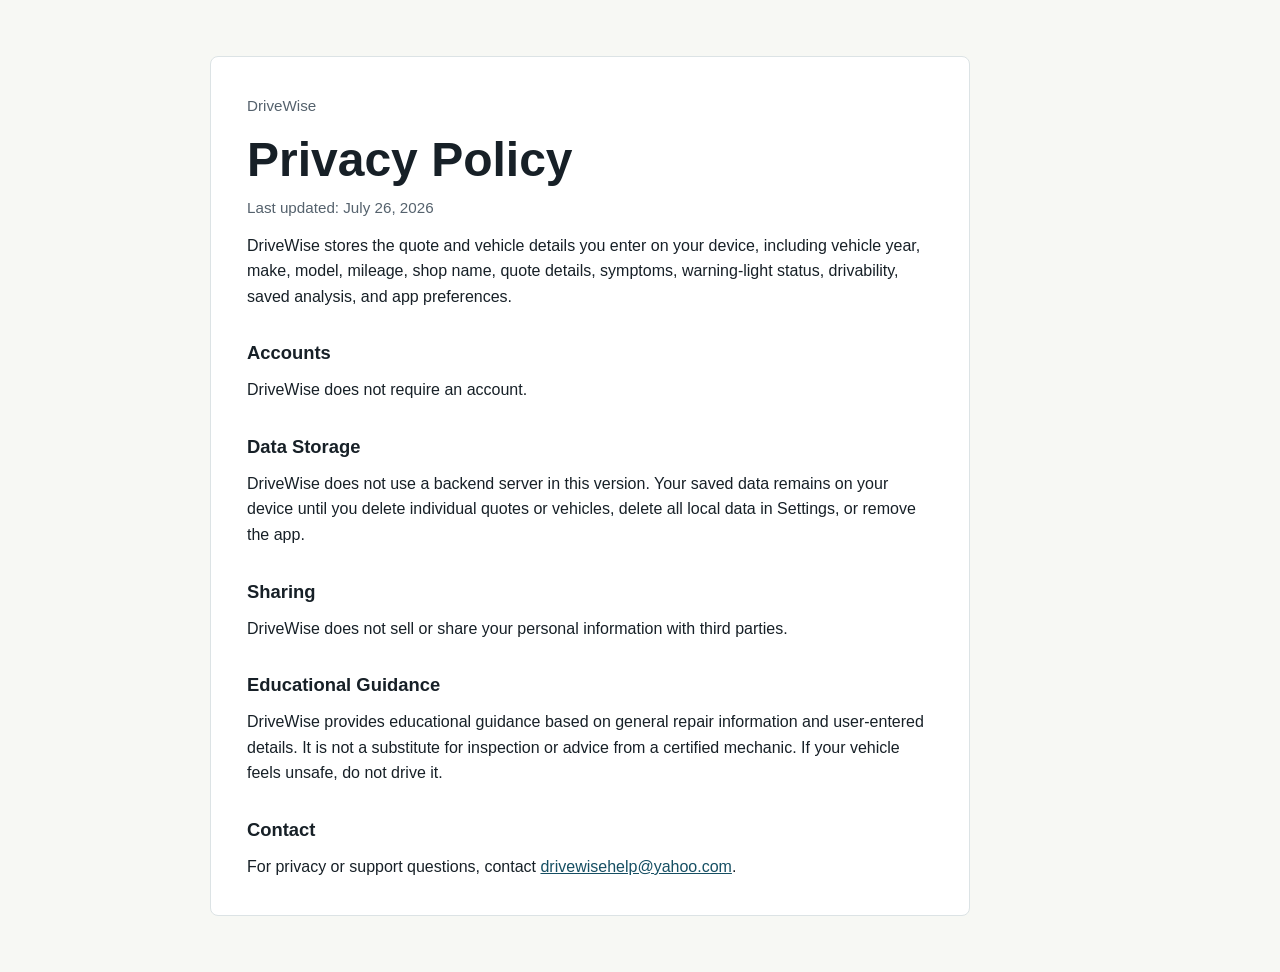
==== privacy.html @ 4ae1d6e2 "Create DriveWise support and privacy pages" ====
<!doctype html>
<html lang="en">
  <head>
    <meta charset="utf-8">
    <meta name="viewport" content="width=device-width, initial-scale=1">
    <title>DriveWise Privacy Policy</title>
    <meta name="description" content="Privacy policy for the DriveWise iOS app.">
    <link rel="stylesheet" href="./styles.css">
  </head>
  <body>
    <main class="shell">
      <article class="document">
        <a class="back" href="./index.html">DriveWise</a>
        <h1>Privacy Policy</h1>
        <p class="updated">Last updated: July 26, 2026</p>

        <p>
          DriveWise stores the quote and vehicle details you enter on your device, including vehicle year,
          make, model, mileage, shop name, quote details, symptoms, warning-light status, drivability,
          saved analysis, and app preferences.
        </p>

        <h2>Accounts</h2>
        <p>DriveWise does not require an account.</p>

        <h2>Data Storage</h2>
        <p>
          DriveWise does not use a backend server in this version. Your saved data remains on your device
          until you delete individual quotes or vehicles, delete all local data in Settings, or remove the app.
        </p>

        <h2>Sharing</h2>
        <p>DriveWise does not sell or share your personal information with third parties.</p>

        <h2>Educational Guidance</h2>
        <p>
          DriveWise provides educational guidance based on general repair information and user-entered details.
          It is not a substitute for inspection or advice from a certified mechanic. If your vehicle feels unsafe,
          do not drive it.
        </p>

        <h2>Contact</h2>
        <p>
          For privacy or support questions, contact
          <a href="mailto:drivewisehelp@yahoo.com">drivewisehelp@yahoo.com</a>.
        </p>
      </article>
    </main>
  </body>
</html>
---- styles.css ----
:root {
  color-scheme: light;
  --bg: #f7f8f4;
  --ink: #172027;
  --muted: #55626d;
  --line: #dce3e5;
  --brand: #256d85;
  --brand-dark: #164f63;
  --surface: #ffffff;
}

* {
  box-sizing: border-box;
}

body {
  margin: 0;
  min-height: 100vh;
  background: var(--bg);
  color: var(--ink);
  font-family: -apple-system, BlinkMacSystemFont, "Segoe UI", sans-serif;
  line-height: 1.6;
}

a {
  color: var(--brand-dark);
}

.shell {
  width: min(860px, calc(100% - 32px));
  margin: 0 auto;
  padding: 56px 0;
}

.hero {
  padding: 56px 0;
}

.eyebrow {
  margin: 0 0 12px;
  color: var(--brand-dark);
  font-size: 0.82rem;
  font-weight: 700;
  letter-spacing: 0.08em;
  text-transform: uppercase;
}

h1 {
  margin: 0;
  max-width: 720px;
  font-size: clamp(2.2rem, 6vw, 4.6rem);
  line-height: 1;
  letter-spacing: 0;
}

h2 {
  margin: 32px 0 8px;
  font-size: 1.15rem;
  line-height: 1.3;
}

p {
  margin: 12px 0 0;
}

.lede {
  max-width: 620px;
  color: var(--muted);
  font-size: 1.18rem;
}

.actions {
  display: flex;
  flex-wrap: wrap;
  gap: 12px;
  margin-top: 28px;
}

.button {
  display: inline-flex;
  align-items: center;
  justify-content: center;
  min-height: 44px;
  padding: 0 18px;
  border: 1px solid var(--line);
  border-radius: 8px;
  background: var(--surface);
  color: var(--ink);
  font-weight: 700;
  text-decoration: none;
}

.button.primary {
  border-color: var(--brand);
  background: var(--brand);
  color: white;
}

.document {
  max-width: 760px;
  padding: 36px;
  border: 1px solid var(--line);
  border-radius: 8px;
  background: var(--surface);
}

.document h1 {
  font-size: clamp(2rem, 5vw, 3rem);
}

.updated,
.back {
  color: var(--muted);
  font-size: 0.95rem;
}

.back {
  display: inline-block;
  margin-bottom: 18px;
  text-decoration: none;
}

@media (max-width: 560px) {
  .shell {
    width: min(100% - 24px, 860px);
    padding: 24px 0;
  }

  .document {
    padding: 24px;
  }
}
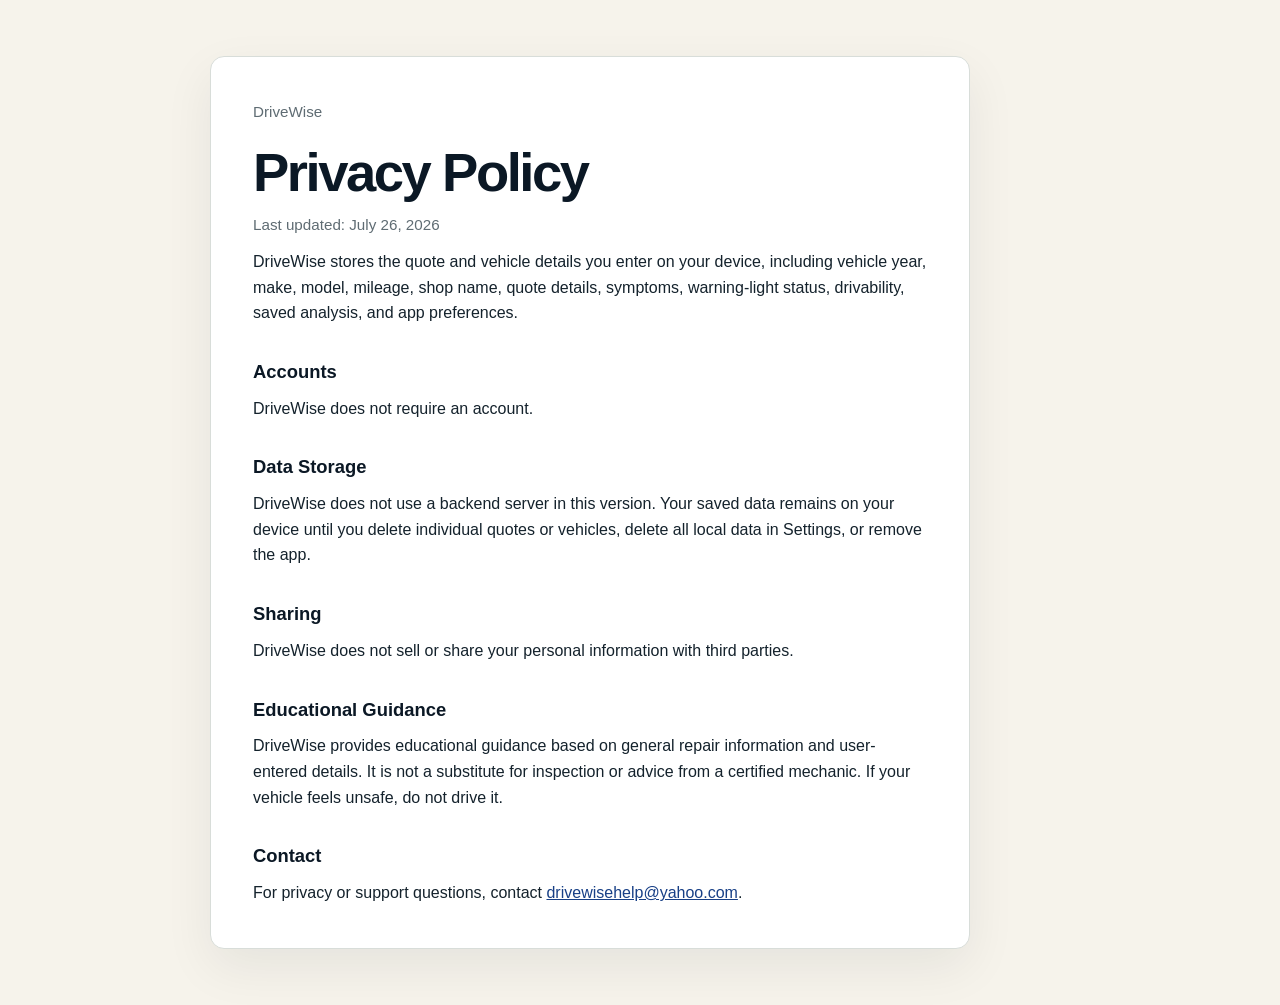
==== commit a4149ece: "Add DriveWise marketing page" ====
--- a/privacy.html
+++ b/privacy.html
@@ -5,6 +5,8 @@
     <meta name="viewport" content="width=device-width, initial-scale=1">
     <title>DriveWise Privacy Policy</title>
     <meta name="description" content="Privacy policy for the DriveWise iOS app.">
+    <link rel="icon" href="./app-icon.png">
+    <link rel="apple-touch-icon" href="./app-icon.png">
     <link rel="stylesheet" href="./styles.css">
   </head>
   <body>
--- a/styles.css
+++ b/styles.css
@@ -1,111 +1,1170 @@
 :root {
   color-scheme: light;
-  --bg: #f7f8f4;
-  --ink: #172027;
-  --muted: #55626d;
-  --line: #dce3e5;
-  --brand: #256d85;
-  --brand-dark: #164f63;
-  --surface: #ffffff;
+  --navy: #0b1825;
+  --navy-soft: #11273a;
+  --ink: #14222c;
+  --muted: #5f6c73;
+  --cream: #f6f3eb;
+  --cream-deep: #ece7dc;
+  --white: #ffffff;
+  --line: #d8ddd9;
+  --blue: #2459b3;
+  --blue-dark: #173f86;
+  --green: #1f8557;
+  --green-soft: #e5f2eb;
+  --orange: #d46e21;
+  --orange-soft: #f8eade;
+  --red: #b6483e;
+  --shadow: 0 24px 70px rgba(11, 24, 37, 0.15);
 }
 
 * {
   box-sizing: border-box;
+}
+
+html {
+  scroll-behavior: smooth;
 }
 
 body {
   margin: 0;
   min-height: 100vh;
-  background: var(--bg);
+  background: var(--cream);
   color: var(--ink);
   font-family: -apple-system, BlinkMacSystemFont, "Segoe UI", sans-serif;
   line-height: 1.6;
+  -webkit-font-smoothing: antialiased;
+}
+
+body.marketing-page {
+  overflow-x: hidden;
 }
 
 a {
-  color: var(--brand-dark);
-}
-
+  color: var(--blue-dark);
+}
+
+button,
+a {
+  -webkit-tap-highlight-color: transparent;
+}
+
+a:focus-visible,
+summary:focus-visible {
+  outline: 3px solid rgba(36, 89, 179, 0.45);
+  outline-offset: 4px;
+  border-radius: 4px;
+}
+
+.skip-link {
+  position: fixed;
+  z-index: 100;
+  top: 10px;
+  left: 10px;
+  transform: translateY(-150%);
+  padding: 10px 14px;
+  border-radius: 6px;
+  background: var(--white);
+  color: var(--ink);
+  font-weight: 700;
+  text-decoration: none;
+}
+
+.skip-link:focus {
+  transform: translateY(0);
+}
+
+.site-width {
+  width: min(1180px, calc(100% - 48px));
+  margin: 0 auto;
+}
+
+.site-header {
+  position: sticky;
+  z-index: 50;
+  top: 0;
+  border-bottom: 1px solid rgba(11, 24, 37, 0.08);
+  background: rgba(246, 243, 235, 0.9);
+  backdrop-filter: blur(18px);
+  -webkit-backdrop-filter: blur(18px);
+}
+
+.header-inner {
+  display: flex;
+  align-items: center;
+  justify-content: space-between;
+  min-height: 72px;
+}
+
+.brand {
+  display: inline-flex;
+  align-items: center;
+  gap: 10px;
+  color: var(--navy);
+  font-size: 1.05rem;
+  font-weight: 800;
+  letter-spacing: -0.02em;
+  text-decoration: none;
+}
+
+.brand-mark {
+  display: block;
+  width: 38px;
+  height: 38px;
+  border-radius: 10px;
+  object-fit: cover;
+  box-shadow: 0 8px 20px rgba(36, 89, 179, 0.2);
+}
+
+.site-nav {
+  display: flex;
+  align-items: center;
+  gap: 28px;
+}
+
+.site-nav a {
+  color: #41505a;
+  font-size: 0.88rem;
+  font-weight: 700;
+  text-decoration: none;
+}
+
+.site-nav a:hover {
+  color: var(--blue);
+}
+
+.site-nav .nav-cta {
+  min-height: 42px;
+  padding: 9px 16px;
+  border-radius: 8px;
+  background: var(--navy);
+  color: var(--white);
+}
+
+.marketing-hero {
+  position: relative;
+  padding: 88px 0 96px;
+  overflow: hidden;
+  background:
+    radial-gradient(circle at 82% 14%, rgba(36, 89, 179, 0.13), transparent 32%),
+    linear-gradient(180deg, #fbfaf6 0%, var(--cream) 100%);
+}
+
+.marketing-hero::before {
+  position: absolute;
+  top: 0;
+  left: 50%;
+  width: 1px;
+  height: 100%;
+  background: linear-gradient(transparent, rgba(11, 24, 37, 0.08), transparent);
+  content: "";
+}
+
+.hero-grid {
+  display: grid;
+  grid-template-columns: minmax(0, 1.05fr) minmax(450px, 0.95fr);
+  align-items: center;
+  gap: 72px;
+}
+
+.hero-copy {
+  position: relative;
+  z-index: 2;
+}
+
+.kicker,
+.section-kicker {
+  margin: 0 0 18px;
+  color: var(--blue);
+  font-size: 0.75rem;
+  font-weight: 900;
+  letter-spacing: 0.12em;
+  text-transform: uppercase;
+}
+
+.kicker {
+  display: inline-flex;
+  align-items: center;
+  gap: 9px;
+  padding: 8px 12px 8px 8px;
+  border: 1px solid #cdd8ea;
+  border-radius: 999px;
+  background: rgba(255, 255, 255, 0.72);
+  color: var(--blue-dark);
+}
+
+.kicker span {
+  display: inline-grid;
+  width: 24px;
+  height: 24px;
+  place-items: center;
+  border-radius: 50%;
+  background: var(--green);
+  color: var(--white);
+  font-size: 0.78rem;
+}
+
+h1,
+h2,
+h3,
+p {
+  overflow-wrap: break-word;
+}
+
+h1 {
+  max-width: 720px;
+  margin: 0;
+  color: var(--navy);
+  font-size: clamp(3.7rem, 6.8vw, 6.7rem);
+  font-weight: 850;
+  letter-spacing: -0.068em;
+  line-height: 0.91;
+}
+
+h1 em {
+  display: block;
+  color: var(--blue);
+  font-style: normal;
+}
+
+.hero-lede {
+  max-width: 640px;
+  margin: 28px 0 0;
+  color: #485760;
+  font-size: 1.13rem;
+  line-height: 1.75;
+}
+
+.hero-actions {
+  display: flex;
+  flex-wrap: wrap;
+  align-items: center;
+  gap: 14px;
+  margin-top: 32px;
+}
+
+.button {
+  display: inline-flex;
+  align-items: center;
+  justify-content: center;
+  min-height: 50px;
+  padding: 0 20px;
+  border: 1px solid transparent;
+  border-radius: 9px;
+  font-size: 0.92rem;
+  font-weight: 800;
+  text-decoration: none;
+  transition: transform 160ms ease, box-shadow 160ms ease, background 160ms ease;
+}
+
+.button:hover {
+  transform: translateY(-2px);
+}
+
+.primary-button {
+  gap: 12px;
+  background: var(--blue);
+  color: var(--white);
+  box-shadow: 0 12px 28px rgba(36, 89, 179, 0.24);
+}
+
+.primary-button:hover {
+  background: var(--blue-dark);
+  box-shadow: 0 15px 34px rgba(36, 89, 179, 0.28);
+}
+
+.text-button {
+  padding-right: 8px;
+  padding-left: 8px;
+  color: var(--navy);
+}
+
+.trust-list {
+  display: flex;
+  flex-wrap: wrap;
+  gap: 12px 22px;
+  margin: 34px 0 0;
+  padding: 0;
+  color: #68747a;
+  font-size: 0.78rem;
+  font-weight: 700;
+  list-style: none;
+}
+
+.trust-list li {
+  display: inline-flex;
+  align-items: center;
+  gap: 8px;
+}
+
+.trust-list li::before {
+  width: 6px;
+  height: 6px;
+  border-radius: 50%;
+  background: var(--green);
+  content: "";
+}
+
+.hero-visual {
+  position: relative;
+  min-height: 660px;
+  scroll-margin-top: 90px;
+}
+
+.hero-visual::before {
+  position: absolute;
+  top: 6%;
+  right: -28%;
+  width: 620px;
+  height: 620px;
+  border-radius: 50%;
+  background: var(--navy);
+  box-shadow: 0 40px 90px rgba(11, 24, 37, 0.18);
+  content: "";
+}
+
+.hero-visual::after {
+  position: absolute;
+  z-index: 0;
+  right: 4%;
+  bottom: 6%;
+  width: 76%;
+  height: 12%;
+  border-radius: 50%;
+  background: rgba(11, 24, 37, 0.22);
+  filter: blur(30px);
+  content: "";
+}
+
+.estimate-slip {
+  position: absolute;
+  z-index: 1;
+  top: 22%;
+  left: 0;
+  display: flex;
+  width: 250px;
+  min-height: 330px;
+  flex-direction: column;
+  padding: 28px 26px;
+  border: 1px solid #d5cec0;
+  background:
+    repeating-linear-gradient(0deg, rgba(79, 66, 45, 0.025) 0 1px, transparent 1px 4px),
+    #f5efe2;
+  color: #544f47;
+  box-shadow: 0 24px 50px rgba(11, 24, 37, 0.18);
+  transform: rotate(-6deg);
+}
+
+.estimate-slip::after {
+  position: absolute;
+  right: 0;
+  bottom: -10px;
+  left: 0;
+  height: 20px;
+  background: linear-gradient(135deg, #f5efe2 10px, transparent 0) 0 0/20px 20px repeat-x;
+  content: "";
+}
+
+.slip-label {
+  margin-bottom: 36px;
+  color: #7a7368;
+  font-size: 0.66rem;
+  font-weight: 900;
+  letter-spacing: 0.14em;
+}
+
+.slip-line {
+  display: block;
+  height: 8px;
+  margin-bottom: 15px;
+  border-radius: 999px;
+  background: #cbc2b1;
+}
+
+.slip-line.long {
+  width: 92%;
+}
+
+.slip-line.medium {
+  width: 72%;
+}
+
+.slip-line.short {
+  width: 50%;
+}
+
+.slip-total {
+  margin-top: 20px;
+  padding-top: 18px;
+  border-top: 1px dashed #aea494;
+  color: var(--navy);
+  font: 800 2.3rem/1 -apple-system, BlinkMacSystemFont, "Segoe UI", sans-serif;
+  letter-spacing: -0.05em;
+}
+
+.slip-question {
+  margin-top: auto;
+  color: var(--red);
+  font-size: 0.85rem;
+  font-weight: 800;
+}
+
+.phone-shell {
+  position: absolute;
+  z-index: 2;
+  top: 0;
+  right: 0;
+  width: 355px;
+  min-height: 650px;
+  padding: 11px;
+  border: 4px solid #1d2932;
+  border-radius: 48px;
+  background: #0a1016;
+  box-shadow: 0 36px 80px rgba(6, 13, 20, 0.35);
+}
+
+.phone-top {
+  position: absolute;
+  z-index: 3;
+  top: 17px;
+  left: 50%;
+  width: 104px;
+  height: 27px;
+  border-radius: 999px;
+  background: #090d10;
+  transform: translateX(-50%);
+}
+
+.phone-screen {
+  min-height: 622px;
+  padding: 34px 17px 24px;
+  border-radius: 36px;
+  background: #f2f3f4;
+  overflow: hidden;
+}
+
+.app-bar {
+  display: flex;
+  align-items: center;
+  gap: 8px;
+  padding: 2px 2px 16px;
+  color: var(--navy);
+  font-size: 0.76rem;
+  font-weight: 850;
+}
+
+.app-mark {
+  display: inline-grid;
+  width: 25px;
+  height: 25px;
+  place-items: center;
+  border-radius: 7px;
+  background: var(--blue);
+  color: var(--white);
+  font-size: 0.48rem;
+  letter-spacing: -0.07em;
+}
+
+.sample-label {
+  margin-left: auto;
+  padding: 4px 8px;
+  border-radius: 999px;
+  background: #e3e7ea;
+  color: #66717a;
+  font-size: 0.55rem;
+  letter-spacing: 0.06em;
+  text-transform: uppercase;
+}
+
+.analysis-intro {
+  display: flex;
+  align-items: flex-end;
+  justify-content: space-between;
+  gap: 12px;
+  padding: 12px 3px;
+}
+
+.analysis-intro p {
+  max-width: 175px;
+  margin: 0;
+  color: #45525c;
+  font-size: 0.78rem;
+  font-weight: 700;
+  line-height: 1.3;
+}
+
+.analysis-intro strong {
+  color: var(--navy);
+  font-size: 0.93rem;
+}
+
+.verdict-card,
+.metric-card,
+.range-card,
+.question-card {
+  border: 1px solid #dfe3e5;
+  border-radius: 12px;
+  background: var(--white);
+  box-shadow: 0 9px 22px rgba(11, 24, 37, 0.055);
+}
+
+.verdict-card {
+  padding: 18px;
+}
+
+.mini-label {
+  color: #72808a;
+  font-size: 0.54rem;
+  font-weight: 900;
+  letter-spacing: 0.12em;
+}
+
+.verdict-title {
+  display: flex;
+  align-items: center;
+  gap: 9px;
+  margin-top: 9px;
+  color: var(--navy);
+}
+
+.verdict-title strong {
+  font-size: 0.91rem;
+}
+
+.verdict-icon {
+  display: inline-grid;
+  width: 25px;
+  height: 25px;
+  place-items: center;
+  border-radius: 50%;
+  background: var(--orange-soft);
+  color: var(--orange);
+  font-size: 0.8rem;
+  font-weight: 900;
+}
+
+.verdict-card p {
+  margin: 10px 0 0;
+  color: #66737c;
+  font-size: 0.68rem;
+  line-height: 1.45;
+}
+
+.metric-grid {
+  display: grid;
+  grid-template-columns: 1fr 1fr;
+  gap: 10px;
+  margin-top: 10px;
+}
+
+.metric-card {
+  display: flex;
+  align-items: center;
+  justify-content: space-between;
+  padding: 13px;
+  color: #69757d;
+  font-size: 0.61rem;
+  font-weight: 700;
+}
+
+.metric-card strong {
+  padding: 4px 7px;
+  border-radius: 999px;
+  font-size: 0.59rem;
+}
+
+.metric-card .high {
+  background: #f6e5e2;
+  color: var(--red);
+}
+
+.metric-card .soon {
+  background: var(--orange-soft);
+  color: var(--orange);
+}
+
+.range-card {
+  margin-top: 10px;
+  padding: 16px;
+}
+
+.range-card > div:first-child {
+  display: flex;
+  align-items: baseline;
+  justify-content: space-between;
+  color: #68747c;
+  font-size: 0.61rem;
+  font-weight: 700;
+}
+
+.range-card strong {
+  color: var(--navy);
+  font-size: 0.76rem;
+}
+
+.range-track {
+  position: relative;
+  height: 7px;
+  margin: 14px 0 12px;
+  border-radius: 999px;
+  background: #e5e8e8;
+}
+
+.range-track span {
+  position: absolute;
+  top: 0;
+  bottom: 0;
+  left: 0;
+  width: 63%;
+  border-radius: inherit;
+  background: var(--green);
+}
+
+.range-track i {
+  position: absolute;
+  top: -4px;
+  left: 82%;
+  width: 15px;
+  height: 15px;
+  border: 3px solid var(--white);
+  border-radius: 50%;
+  background: var(--red);
+  box-shadow: 0 2px 8px rgba(11, 24, 37, 0.2);
+}
+
+.range-card small {
+  display: block;
+  color: #78848b;
+  font-size: 0.55rem;
+  line-height: 1.4;
+}
+
+.question-card {
+  margin-top: 10px;
+  padding: 15px 16px;
+}
+
+.question-card p {
+  margin: 6px 0 0;
+  color: var(--navy);
+  font-size: 0.67rem;
+  font-weight: 750;
+  line-height: 1.4;
+}
+
+.pressure-section,
+.steps-section,
+.benefits-section,
+.privacy-section,
+.faq-section,
+.final-cta {
+  scroll-margin-top: 72px;
+}
+
+.pressure-section {
+  padding: 96px 0;
+  background: var(--navy);
+  color: var(--white);
+}
+
+.pressure-grid {
+  display: grid;
+  grid-template-columns: 0.9fr 1.1fr;
+  gap: 110px;
+}
+
+.pressure-copy h2,
+.section-heading h2,
+.benefits-intro h2,
+.privacy-card h2,
+.final-cta h2 {
+  margin: 0;
+  font-size: clamp(2.4rem, 4.7vw, 4.7rem);
+  font-weight: 830;
+  letter-spacing: -0.055em;
+  line-height: 1.02;
+}
+
+.pressure-copy h2 {
+  max-width: 530px;
+}
+
+.pressure-story {
+  padding-left: 42px;
+  border-left: 1px solid rgba(255, 255, 255, 0.2);
+}
+
+.pressure-story blockquote {
+  margin: 0 0 28px;
+  color: #f5caa9;
+  font-family: Georgia, "Times New Roman", serif;
+  font-size: clamp(1.75rem, 3vw, 2.7rem);
+  font-style: italic;
+  line-height: 1.22;
+}
+
+.pressure-story > p {
+  max-width: 620px;
+  margin: 16px 0 0;
+  color: #bdc8d0;
+  font-size: 1.05rem;
+}
+
+.pressure-story .balanced-note {
+  margin-top: 28px;
+  padding-top: 24px;
+  border-top: 1px solid rgba(255, 255, 255, 0.12);
+  color: #e8ecef;
+  font-size: 0.9rem;
+}
+
+.section-kicker.light {
+  color: #8eb5ff;
+}
+
+.steps-section {
+  padding: 112px 0 124px;
+  background:
+    linear-gradient(rgba(11, 24, 37, 0.035) 1px, transparent 1px),
+    linear-gradient(90deg, rgba(11, 24, 37, 0.035) 1px, transparent 1px),
+    #fbfaf6;
+  background-size: 48px 48px;
+}
+
+.section-heading {
+  max-width: 770px;
+}
+
+.section-heading.centered {
+  margin: 0 auto;
+  text-align: center;
+}
+
+.section-heading > p:last-child {
+  max-width: 620px;
+  margin: 22px auto 0;
+  color: var(--muted);
+  font-size: 1.06rem;
+}
+
+.steps-grid {
+  display: grid;
+  grid-template-columns: repeat(3, 1fr);
+  gap: 16px;
+  margin: 64px 0 0;
+  padding: 0;
+  list-style: none;
+}
+
+.steps-grid li {
+  position: relative;
+  min-height: 330px;
+  padding: 34px;
+  border: 1px solid var(--line);
+  border-radius: 14px;
+  background: rgba(255, 255, 255, 0.92);
+  box-shadow: 0 16px 34px rgba(11, 24, 37, 0.055);
+}
+
+.step-number {
+  position: absolute;
+  top: 26px;
+  right: 28px;
+  color: #c0c8cb;
+  font-size: 0.72rem;
+  font-weight: 900;
+  letter-spacing: 0.12em;
+}
+
+.step-icon {
+  display: grid;
+  width: 58px;
+  height: 58px;
+  margin-bottom: 48px;
+  place-items: center;
+  border-radius: 16px;
+  background: #e9eef8;
+  color: var(--blue);
+  font-size: 1.45rem;
+  font-weight: 900;
+}
+
+.steps-grid li:nth-child(2) .step-icon {
+  background: var(--orange-soft);
+  color: var(--orange);
+}
+
+.steps-grid li:nth-child(3) .step-icon {
+  background: var(--green-soft);
+  color: var(--green);
+}
+
+.steps-grid h3,
+.benefits-grid h3 {
+  margin: 0;
+  color: var(--navy);
+  font-size: 1.28rem;
+  letter-spacing: -0.025em;
+}
+
+.steps-grid p,
+.benefits-grid p {
+  margin: 12px 0 0;
+  color: var(--muted);
+  font-size: 0.92rem;
+}
+
+.benefits-section {
+  padding: 116px 0;
+  background: var(--blue);
+  color: var(--white);
+}
+
+.benefits-layout {
+  display: grid;
+  grid-template-columns: 0.8fr 1.2fr;
+  gap: 92px;
+  align-items: start;
+}
+
+.benefits-intro {
+  position: sticky;
+  top: 112px;
+}
+
+.benefits-intro h2 {
+  max-width: 500px;
+}
+
+.benefits-intro > p:not(.section-kicker) {
+  margin: 24px 0 0;
+  color: #d4def0;
+}
+
+.confidence-quote {
+  display: flex;
+  gap: 12px;
+  margin-top: 54px;
+  padding-top: 28px;
+  border-top: 1px solid rgba(255, 255, 255, 0.2);
+}
+
+.confidence-quote > span {
+  color: #95b6f4;
+  font-family: Georgia, serif;
+  font-size: 3.5rem;
+  line-height: 0.7;
+}
+
+.confidence-quote p {
+  margin: 0;
+  color: #dce5f5;
+  font-family: Georgia, serif;
+  font-size: 1.2rem;
+  font-style: italic;
+  line-height: 1.5;
+}
+
+.confidence-quote strong {
+  color: var(--white);
+  font-weight: 700;
+}
+
+.benefits-grid {
+  display: grid;
+  grid-template-columns: 1fr 1fr;
+  gap: 16px;
+}
+
+.benefits-grid article {
+  min-height: 260px;
+  padding: 30px;
+  border: 1px solid rgba(255, 255, 255, 0.18);
+  border-radius: 14px;
+  background: rgba(9, 33, 78, 0.28);
+}
+
+.benefits-grid article:nth-child(2),
+.benefits-grid article:nth-child(3) {
+  background: rgba(255, 255, 255, 0.09);
+}
+
+.benefit-symbol {
+  display: grid;
+  width: 52px;
+  height: 52px;
+  margin-bottom: 38px;
+  place-items: center;
+  border-radius: 14px;
+  background: rgba(255, 255, 255, 0.12);
+  color: #bcd0f7;
+  font-size: 1.1rem;
+  font-weight: 850;
+}
+
+.benefits-grid h3 {
+  color: var(--white);
+}
+
+.benefits-grid p {
+  color: #cfdbef;
+}
+
+.privacy-section {
+  padding: 110px 0;
+  background: #edf2ed;
+}
+
+.privacy-card {
+  display: grid;
+  grid-template-columns: 190px 1fr;
+  gap: 62px;
+  align-items: center;
+  padding: 68px 76px;
+  border: 1px solid #cedbd2;
+  border-radius: 22px;
+  background: rgba(255, 255, 255, 0.65);
+  box-shadow: 0 25px 70px rgba(31, 133, 87, 0.09);
+}
+
+.privacy-shield {
+  position: relative;
+  display: grid;
+  width: 150px;
+  height: 174px;
+  place-items: center;
+  border-radius: 48% 48% 52% 52% / 27% 27% 66% 66%;
+  background: var(--green);
+  box-shadow: 0 20px 38px rgba(31, 133, 87, 0.26);
+}
+
+.privacy-shield::before {
+  position: absolute;
+  inset: 10px;
+  border: 2px solid rgba(255, 255, 255, 0.35);
+  border-radius: inherit;
+  content: "";
+}
+
+.privacy-shield span {
+  color: var(--white);
+  font-size: 3.5rem;
+  font-weight: 800;
+}
+
+.privacy-card h2 {
+  font-size: clamp(2.4rem, 4.5vw, 4.2rem);
+}
+
+.privacy-card p:not(.section-kicker) {
+  max-width: 690px;
+  margin: 20px 0 0;
+  color: var(--muted);
+}
+
+.privacy-card a {
+  display: inline-flex;
+  gap: 8px;
+  margin-top: 20px;
+  color: var(--green);
+  font-size: 0.9rem;
+  font-weight: 800;
+  text-decoration: none;
+}
+
+.faq-section {
+  padding: 112px 0;
+  background: #fbfaf6;
+}
+
+.faq-layout {
+  display: grid;
+  grid-template-columns: 0.85fr 1.15fr;
+  gap: 96px;
+  align-items: start;
+}
+
+.faq-layout .section-heading {
+  position: sticky;
+  top: 112px;
+}
+
+.faq-list {
+  border-top: 1px solid var(--line);
+}
+
+.faq-list details {
+  border-bottom: 1px solid var(--line);
+}
+
+.faq-list summary {
+  position: relative;
+  padding: 26px 48px 26px 0;
+  color: var(--navy);
+  cursor: pointer;
+  font-size: 1.05rem;
+  font-weight: 800;
+  list-style: none;
+}
+
+.faq-list summary::-webkit-details-marker {
+  display: none;
+}
+
+.faq-list summary::after {
+  position: absolute;
+  top: 23px;
+  right: 4px;
+  display: grid;
+  width: 30px;
+  height: 30px;
+  place-items: center;
+  border-radius: 50%;
+  background: #edf0f0;
+  color: var(--blue);
+  content: "+";
+  font-size: 1.25rem;
+  line-height: 1;
+}
+
+.faq-list details[open] summary::after {
+  content: "–";
+}
+
+.faq-list details p {
+  max-width: 650px;
+  margin: -6px 0 26px;
+  color: var(--muted);
+  font-size: 0.94rem;
+}
+
+.final-cta {
+  padding: 118px 0;
+  background:
+    radial-gradient(circle at 20% 30%, rgba(36, 89, 179, 0.36), transparent 34%),
+    var(--navy);
+  color: var(--white);
+  text-align: center;
+}
+
+.final-cta-inner {
+  display: flex;
+  flex-direction: column;
+  align-items: center;
+}
+
+.final-cta h2 {
+  max-width: 900px;
+}
+
+.final-cta p:not(.section-kicker) {
+  max-width: 620px;
+  margin: 24px 0 0;
+  color: #bdc9d3;
+  font-size: 1.07rem;
+}
+
+.centered-actions {
+  justify-content: center;
+}
+
+.light-button {
+  background: var(--white);
+  color: var(--navy);
+}
+
+.outline-button {
+  border-color: rgba(255, 255, 255, 0.35);
+  color: var(--white);
+}
+
+.final-cta small {
+  margin-top: 24px;
+  color: #7f929f;
+}
+
+.site-footer {
+  padding: 56px 0 32px;
+  background: #07121c;
+  color: #9fadb8;
+}
+
+.footer-inner {
+  display: grid;
+  grid-template-columns: 1fr 1.4fr 1fr;
+  align-items: center;
+  gap: 32px;
+}
+
+.footer-brand {
+  color: var(--white);
+}
+
+.footer-inner p {
+  margin: 0;
+  text-align: center;
+  font-size: 0.83rem;
+}
+
+.footer-inner nav {
+  display: flex;
+  justify-content: flex-end;
+  gap: 20px;
+}
+
+.footer-inner nav a {
+  color: #c5cfd6;
+  font-size: 0.82rem;
+  font-weight: 700;
+  text-decoration: none;
+}
+
+.legal-line {
+  margin-top: 38px;
+  padding-top: 24px;
+  border-top: 1px solid rgba(255, 255, 255, 0.09);
+}
+
+.legal-line p {
+  max-width: 900px;
+  margin: 0;
+  color: #6f828f;
+  font-size: 0.72rem;
+}
+
+/* Support and privacy documents */
 .shell {
   width: min(860px, calc(100% - 32px));
   margin: 0 auto;
   padding: 56px 0;
 }
 
-.hero {
-  padding: 56px 0;
-}
-
-.eyebrow {
-  margin: 0 0 12px;
-  color: var(--brand-dark);
-  font-size: 0.82rem;
-  font-weight: 700;
-  letter-spacing: 0.08em;
-  text-transform: uppercase;
-}
-
-h1 {
+.document {
+  max-width: 760px;
+  padding: 42px;
+  border: 1px solid var(--line);
+  border-radius: 14px;
+  background: var(--white);
+  box-shadow: 0 18px 50px rgba(11, 24, 37, 0.07);
+}
+
+.document h1 {
   margin: 0;
-  max-width: 720px;
-  font-size: clamp(2.2rem, 6vw, 4.6rem);
+  color: var(--navy);
+  font-size: clamp(2.1rem, 5vw, 3.4rem);
+  letter-spacing: -0.045em;
   line-height: 1;
-  letter-spacing: 0;
-}
-
-h2 {
-  margin: 32px 0 8px;
+}
+
+.document h2 {
+  margin: 34px 0 8px;
+  color: var(--navy);
   font-size: 1.15rem;
   line-height: 1.3;
 }
 
-p {
+.document p {
   margin: 12px 0 0;
-}
-
-.lede {
-  max-width: 620px;
-  color: var(--muted);
-  font-size: 1.18rem;
-}
-
-.actions {
-  display: flex;
-  flex-wrap: wrap;
-  gap: 12px;
-  margin-top: 28px;
-}
-
-.button {
-  display: inline-flex;
-  align-items: center;
-  justify-content: center;
-  min-height: 44px;
-  padding: 0 18px;
-  border: 1px solid var(--line);
-  border-radius: 8px;
-  background: var(--surface);
-  color: var(--ink);
-  font-weight: 700;
-  text-decoration: none;
-}
-
-.button.primary {
-  border-color: var(--brand);
-  background: var(--brand);
-  color: white;
-}
-
-.document {
-  max-width: 760px;
-  padding: 36px;
-  border: 1px solid var(--line);
-  border-radius: 8px;
-  background: var(--surface);
-}
-
-.document h1 {
-  font-size: clamp(2rem, 5vw, 3rem);
 }
 
 .updated,
@@ -116,17 +1175,279 @@
 
 .back {
   display: inline-block;
-  margin-bottom: 18px;
+  margin-bottom: 22px;
   text-decoration: none;
 }
 
+@media (max-width: 1040px) {
+  .hero-grid {
+    grid-template-columns: 1fr;
+    gap: 56px;
+  }
+
+  .hero-copy {
+    max-width: 800px;
+  }
+
+  .hero-visual {
+    width: min(100%, 620px);
+    margin: 0 auto;
+  }
+
+  .marketing-hero::before {
+    display: none;
+  }
+
+  .pressure-grid,
+  .benefits-layout,
+  .faq-layout {
+    gap: 56px;
+  }
+}
+
+@media (max-width: 820px) {
+  .site-width {
+    width: min(100% - 32px, 1180px);
+  }
+
+  .site-nav a:not(.nav-cta) {
+    display: none;
+  }
+
+  .marketing-hero {
+    padding: 64px 0 76px;
+  }
+
+  h1 {
+    font-size: clamp(3.2rem, 12vw, 5.6rem);
+  }
+
+  .pressure-grid,
+  .benefits-layout,
+  .faq-layout {
+    grid-template-columns: 1fr;
+  }
+
+  .pressure-story {
+    padding: 32px 0 0;
+    border-top: 1px solid rgba(255, 255, 255, 0.2);
+    border-left: 0;
+  }
+
+  .steps-grid {
+    grid-template-columns: 1fr;
+  }
+
+  .steps-grid li {
+    min-height: auto;
+  }
+
+  .step-icon {
+    margin-bottom: 34px;
+  }
+
+  .benefits-intro,
+  .faq-layout .section-heading {
+    position: static;
+  }
+
+  .privacy-card {
+    grid-template-columns: 130px 1fr;
+    gap: 40px;
+    padding: 50px;
+  }
+
+  .privacy-shield {
+    width: 120px;
+    height: 140px;
+  }
+
+  .footer-inner {
+    grid-template-columns: 1fr;
+    justify-items: start;
+  }
+
+  .footer-inner p {
+    text-align: left;
+  }
+
+  .footer-inner nav {
+    justify-content: flex-start;
+  }
+}
+
 @media (max-width: 560px) {
+  .site-width {
+    width: min(100% - 24px, 1180px);
+  }
+
+  .header-inner {
+    min-height: 64px;
+  }
+
+  .brand-mark {
+    width: 35px;
+    height: 35px;
+  }
+
+  .site-nav .nav-cta {
+    min-height: 40px;
+    padding: 8px 12px;
+    font-size: 0.78rem;
+  }
+
+  .marketing-hero {
+    padding-top: 48px;
+  }
+
+  h1 {
+    font-size: clamp(3.05rem, 16vw, 4.3rem);
+  }
+
+  .hero-lede {
+    font-size: 1rem;
+  }
+
+  .hero-actions {
+    align-items: stretch;
+    flex-direction: column;
+  }
+
+  .hero-actions .button {
+    width: 100%;
+  }
+
+  .trust-list {
+    align-items: flex-start;
+    flex-direction: column;
+  }
+
+  .hero-visual {
+    min-height: 580px;
+  }
+
+  .hero-visual::before {
+    top: 8%;
+    right: -50%;
+    width: 500px;
+    height: 500px;
+  }
+
+  .phone-shell {
+    right: -16px;
+    width: 310px;
+    min-height: 570px;
+    border-radius: 42px;
+  }
+
+  .phone-screen {
+    min-height: 542px;
+    border-radius: 31px;
+  }
+
+  .estimate-slip {
+    top: 29%;
+    left: -24px;
+    width: 185px;
+    min-height: 270px;
+    padding: 22px 20px;
+  }
+
+  .slip-total {
+    font-size: 1.8rem;
+  }
+
+  .phone-screen {
+    padding: 31px 13px 18px;
+  }
+
+  .analysis-intro p {
+    max-width: 142px;
+  }
+
+  .verdict-card {
+    padding: 14px;
+  }
+
+  .range-card,
+  .question-card {
+    padding: 13px;
+  }
+
+  .pressure-section,
+  .steps-section,
+  .benefits-section,
+  .privacy-section,
+  .faq-section,
+  .final-cta {
+    padding-top: 82px;
+    padding-bottom: 82px;
+  }
+
+  .pressure-copy h2,
+  .section-heading h2,
+  .benefits-intro h2,
+  .privacy-card h2,
+  .final-cta h2 {
+    font-size: clamp(2.35rem, 11vw, 3.2rem);
+  }
+
+  .steps-grid {
+    margin-top: 44px;
+  }
+
+  .steps-grid li,
+  .benefits-grid article {
+    padding: 26px;
+  }
+
+  .benefits-grid {
+    grid-template-columns: 1fr;
+  }
+
+  .benefits-grid article {
+    min-height: auto;
+  }
+
+  .benefit-symbol {
+    margin-bottom: 28px;
+  }
+
+  .privacy-card {
+    grid-template-columns: 1fr;
+    gap: 36px;
+    padding: 34px 26px;
+  }
+
+  .privacy-shield {
+    width: 90px;
+    height: 105px;
+  }
+
+  .privacy-shield span {
+    font-size: 2.6rem;
+  }
+
+  .centered-actions {
+    width: 100%;
+  }
+
   .shell {
     width: min(100% - 24px, 860px);
     padding: 24px 0;
   }
 
   .document {
-    padding: 24px;
-  }
-}
+    padding: 26px 22px;
+  }
+}
+
+@media (prefers-reduced-motion: reduce) {
+  html {
+    scroll-behavior: auto;
+  }
+
+  .button {
+    transition: none;
+  }
+}
